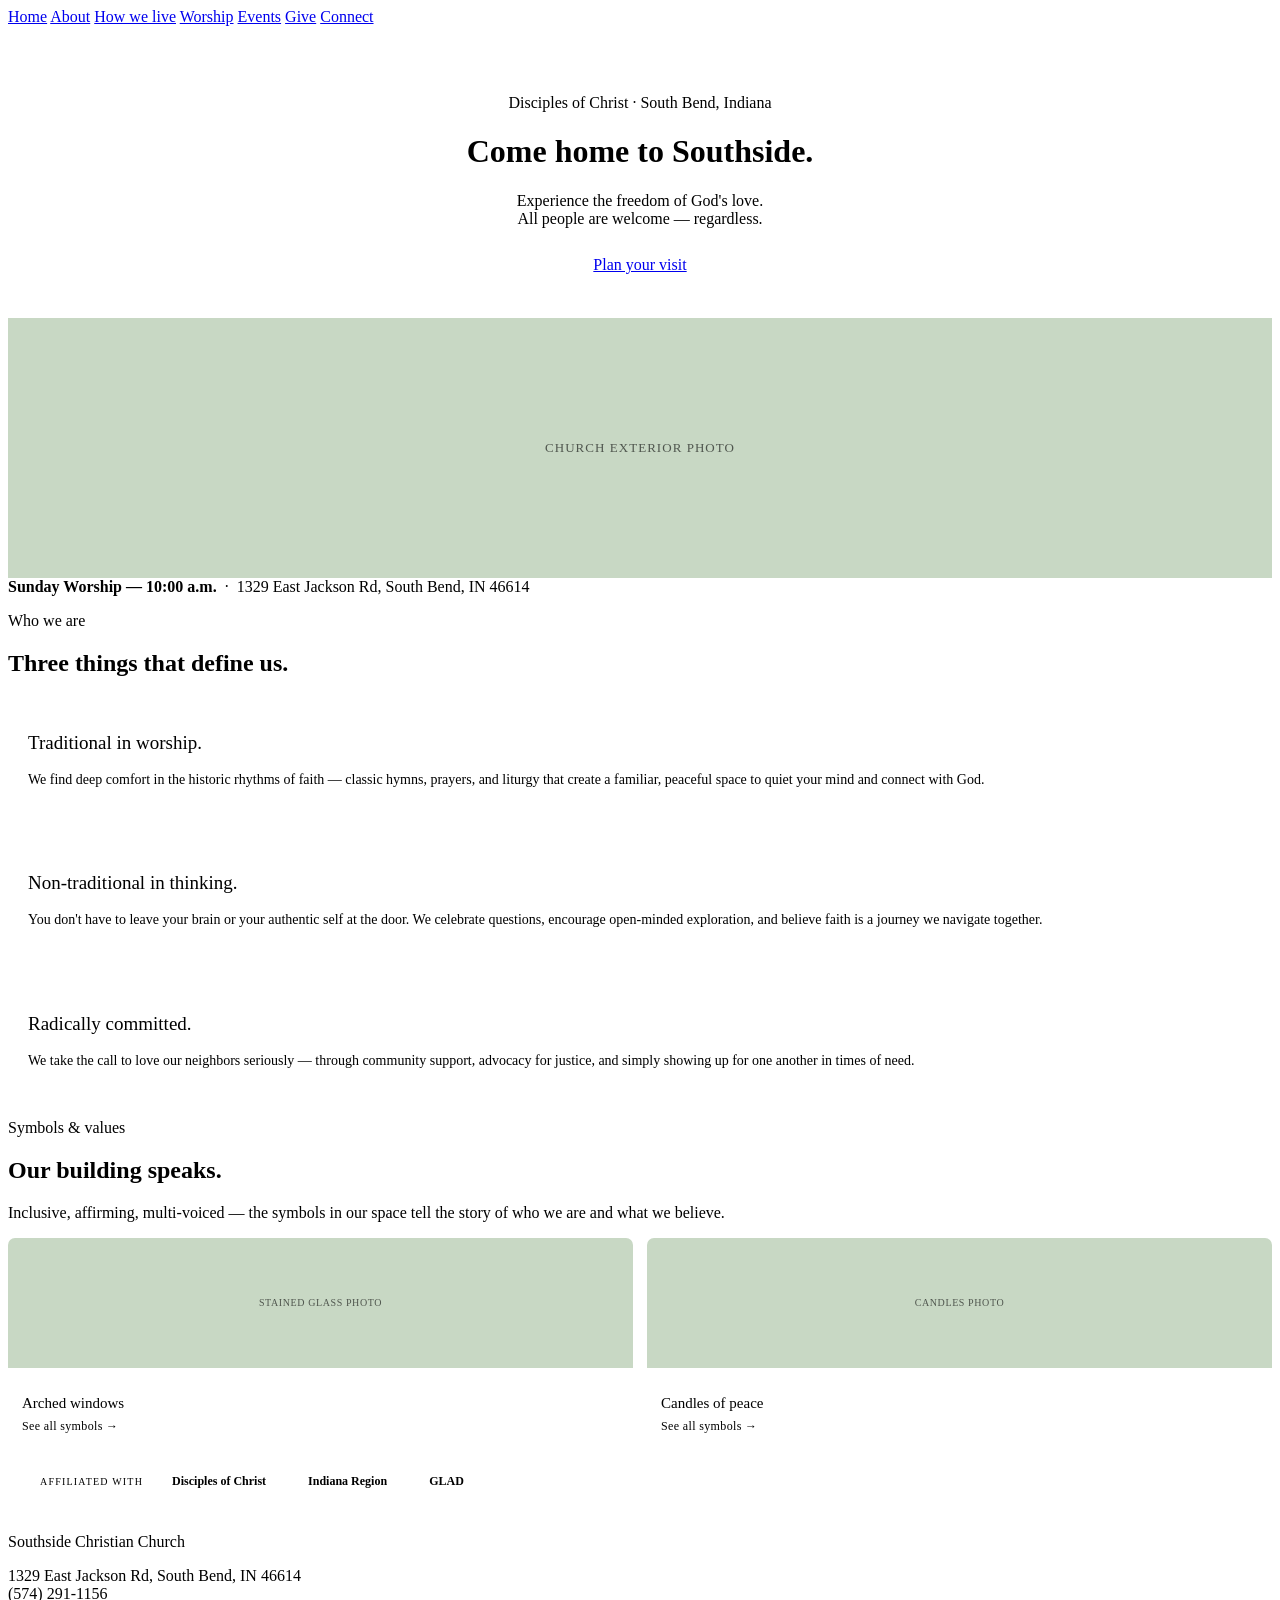
==== index.html @ 47484597 "Rename index (1).html to index.html" ====
<!DOCTYPE html>
<html lang="en">
<head>
  <meta charset="UTF-8">
  <meta name="viewport" content="width=device-width, initial-scale=1.0">
  <title>Southside Christian Church — South Bend, Indiana</title>
  <meta name="description" content="A Disciples of Christ church in South Bend, Indiana. Traditional in worship, non-traditional in thinking, radically committed. All people are welcome — regardless.">
  <link rel="stylesheet" href="css/style.css">
  <style>
    /* ── Page-specific styles ── */

    /* HERO */
    .home-hero {
      background: var(--sage);
      padding: 52px 32px 44px;
      text-align: center;
    }
    .home-hero .page-hero-sub {
      margin: 0 auto 28px;
    }
    .home-hero .btn--primary {
      background: var(--red);
    }

    /* CHURCH PHOTO */
    .church-photo {
      width: 100%;
      height: 260px;
      background: #C8D8C4;
      display: flex;
      align-items: center;
      justify-content: center;
      border-top: 5px solid var(--red);
      overflow: hidden;
    }
    .church-photo img {
      width: 100%;
      height: 100%;
      object-fit: cover;
    }
    .church-photo__placeholder {
      font-family: var(--sans);
      font-size: 13px;
      color: var(--sage);
      text-transform: uppercase;
      letter-spacing: 0.08em;
      opacity: 0.6;
    }

    /* WHO WE ARE PILLARS */
    .pillar {
      border-left: 4px solid var(--red);
      padding: 16px 20px;
      margin-bottom: 16px;
      background: #fff;
      border-radius: 0 7px 7px 0;
    }
    .pillar:nth-child(2) { border-left-color: var(--gold); }
    .pillar:nth-child(3) { border-left-color: var(--sage); }
    .pillar:last-child   { margin-bottom: 0; }

    .pillar__title {
      font-size: 19px;
      font-weight: normal;
      color: var(--text);
      margin-bottom: 7px;
    }
    .pillar__body {
      font-family: var(--sans);
      font-size: 14px;
      color: var(--muted);
      line-height: 1.7;
    }

    /* SYMBOLS TEASER */
    .symbols-grid {
      display: grid;
      grid-template-columns: 1fr 1fr;
      gap: 14px;
    }
    .symbol-card {
      background: #fff;
      border-radius: 7px;
      border: 1px solid var(--border);
      overflow: hidden;
    }
    .symbol-card__img {
      height: 130px;
      background: #C8D8C4;
      display: flex;
      align-items: center;
      justify-content: center;
      overflow: hidden;
    }
    .symbol-card__img img {
      width: 100%;
      height: 100%;
      object-fit: cover;
    }
    .symbol-card__img .placeholder {
      font-family: var(--sans);
      font-size: 10px;
      color: var(--sage);
      text-transform: uppercase;
      letter-spacing: 0.06em;
      opacity: 0.6;
    }
    .symbol-card__info {
      padding: 12px 14px;
    }
    .symbol-card__name {
      font-size: 15px;
      color: var(--text);
      margin-bottom: 4px;
    }
    .symbol-card__link {
      font-family: var(--sans);
      font-size: 12px;
      color: var(--sage);
      text-decoration: none;
      letter-spacing: 0.03em;
    }
    .symbol-card__link:hover { text-decoration: underline; }

    /* AFFILIATIONS */
    .affiliations {
      padding: 22px 32px;
      background: var(--cream);
      display: flex;
      align-items: center;
      gap: 16px;
      flex-wrap: wrap;
      border-top: 1px solid var(--border);
    }
    .affiliations__label {
      font-family: var(--sans);
      font-size: 10px;
      text-transform: uppercase;
      letter-spacing: 0.12em;
      color: var(--subtle);
      flex-shrink: 0;
    }
    .affil-badge {
      background: #fff;
      border: 1px solid var(--border);
      border-radius: 4px;
      padding: 6px 13px;
      font-family: var(--sans);
      font-size: 12px;
      color: var(--sage);
      font-weight: bold;
      text-decoration: none;
    }
    .affil-badge:hover { background: var(--sand); }
  </style>
</head>
<body>

<div class="site">

  <!-- ── NAVIGATION ── -->
  <nav aria-label="Main navigation">
    <div class="nav-rainbow">
      <a href="index.html"         class="nav-item active" style="background:var(--red);">Home</a>
      <a href="about.html"         class="nav-item"        style="background:var(--terracotta);">About</a>
      <a href="how-we-live.html"   class="nav-item"        style="background:var(--gold);">How we live</a>
      <a href="worship.html"       class="nav-item"        style="background:var(--sage);">Worship</a>
      <a href="events.html"        class="nav-item"        style="background:var(--blue);">Events</a>
      <a href="give.html"          class="nav-item"        style="background:var(--indigo);">Give</a>
      <a href="connect.html"       class="nav-item"        style="background:var(--violet);">Connect</a>
    </div>
  </nav>

  <!-- ── HERO ── -->
  <header class="home-hero">
    <p class="page-hero-eyebrow">Disciples of Christ · South Bend, Indiana</p>
    <h1 class="page-hero-title">Come home to Southside.</h1>
    <p class="page-hero-sub">Experience the freedom of God's love.<br>All people are welcome — regardless.</p>
    <a href="connect.html" class="btn btn--primary">Plan your visit</a>
  </header>

  <!-- ── CHURCH PHOTO ── -->
  <div class="church-photo">
    <!-- Replace src with actual church photo path -->
    <!-- <img src="images/church-exterior.jpg" alt="Exterior of Southside Christian Church, South Bend, Indiana"> -->
    <span class="church-photo__placeholder">Church exterior photo</span>
  </div>

  <!-- ── SERVICE TIME BANNER ── -->
  <div class="service-banner">
    <strong>Sunday Worship — 10:00 a.m.</strong> &nbsp;·&nbsp; 1329 East Jackson Rd, South Bend, IN 46614
  </div>

  <!-- ── WHO WE ARE ── -->
  <section class="section section--cream">
    <p class="section-eyebrow" style="color:var(--sage);">Who we are</p>
    <h2 class="section-title">Three things that define us.</h2>

    <div class="pillar">
      <h3 class="pillar__title">Traditional in worship.</h3>
      <p class="pillar__body">We find deep comfort in the historic rhythms of faith — classic hymns, prayers, and liturgy that create a familiar, peaceful space to quiet your mind and connect with God.</p>
    </div>

    <div class="pillar">
      <h3 class="pillar__title">Non-traditional in thinking.</h3>
      <p class="pillar__body">You don't have to leave your brain or your authentic self at the door. We celebrate questions, encourage open-minded exploration, and believe faith is a journey we navigate together.</p>
    </div>

    <div class="pillar">
      <h3 class="pillar__title">Radically committed.</h3>
      <p class="pillar__body">We take the call to love our neighbors seriously — through community support, advocacy for justice, and simply showing up for one another in times of need.</p>
    </div>
  </section>

  <!-- ── SYMBOLS TEASER ── -->
  <section class="section section--sand">
    <p class="section-eyebrow" style="color:var(--sage);">Symbols &amp; values</p>
    <h2 class="section-title">Our building speaks.</h2>
    <p class="section-desc">Inclusive, affirming, multi-voiced — the symbols in our space tell the story of who we are and what we believe.</p>

    <div class="symbols-grid">
      <div class="symbol-card">
        <div class="symbol-card__img">
          <!-- <img src="images/stained-glass.jpg" alt="Arched stained glass windows at Southside Christian Church"> -->
          <span class="placeholder">Stained glass photo</span>
        </div>
        <div class="symbol-card__info">
          <p class="symbol-card__name">Arched windows</p>
          <a class="symbol-card__link" href="about.html#symbols">See all symbols →</a>
        </div>
      </div>
      <div class="symbol-card">
        <div class="symbol-card__img">
          <!-- <img src="images/candles.jpg" alt="Candles of peace and prayer at Southside Christian Church"> -->
          <span class="placeholder">Candles photo</span>
        </div>
        <div class="symbol-card__info">
          <p class="symbol-card__name">Candles of peace</p>
          <a class="symbol-card__link" href="about.html#symbols">See all symbols →</a>
        </div>
      </div>
    </div>
  </section>

  <!-- ── AFFILIATIONS ── -->
  <div class="affiliations">
    <span class="affiliations__label">Affiliated with</span>
    <a class="affil-badge" href="https://disciples.org/" target="_blank" rel="noopener">Disciples of Christ</a>
    <a class="affil-badge" href="http://indianadisciples.org/" target="_blank" rel="noopener">Indiana Region</a>
    <a class="affil-badge" href="#" target="_blank" rel="noopener">GLAD</a>
  </div>

  <!-- ── FOOTER ── -->
  <footer class="site-footer">
    <p class="site-footer__name">Southside Christian Church</p>
    <p class="site-footer__addr">
      1329 East Jackson Rd, South Bend, IN 46614<br>
      (574) 291-1156
    </p>
    <div class="footer-rainbow">
      <span style="background:var(--red);"></span>
      <span style="background:var(--terracotta);"></span>
      <span style="background:var(--gold);"></span>
      <span style="background:var(--sage);"></span>
      <span style="background:var(--blue);"></span>
      <span style="background:var(--indigo);"></span>
      <span style="background:var(--violet);"></span>
    </div>
  </footer>

</div><!-- /.site -->

</body>
</html>
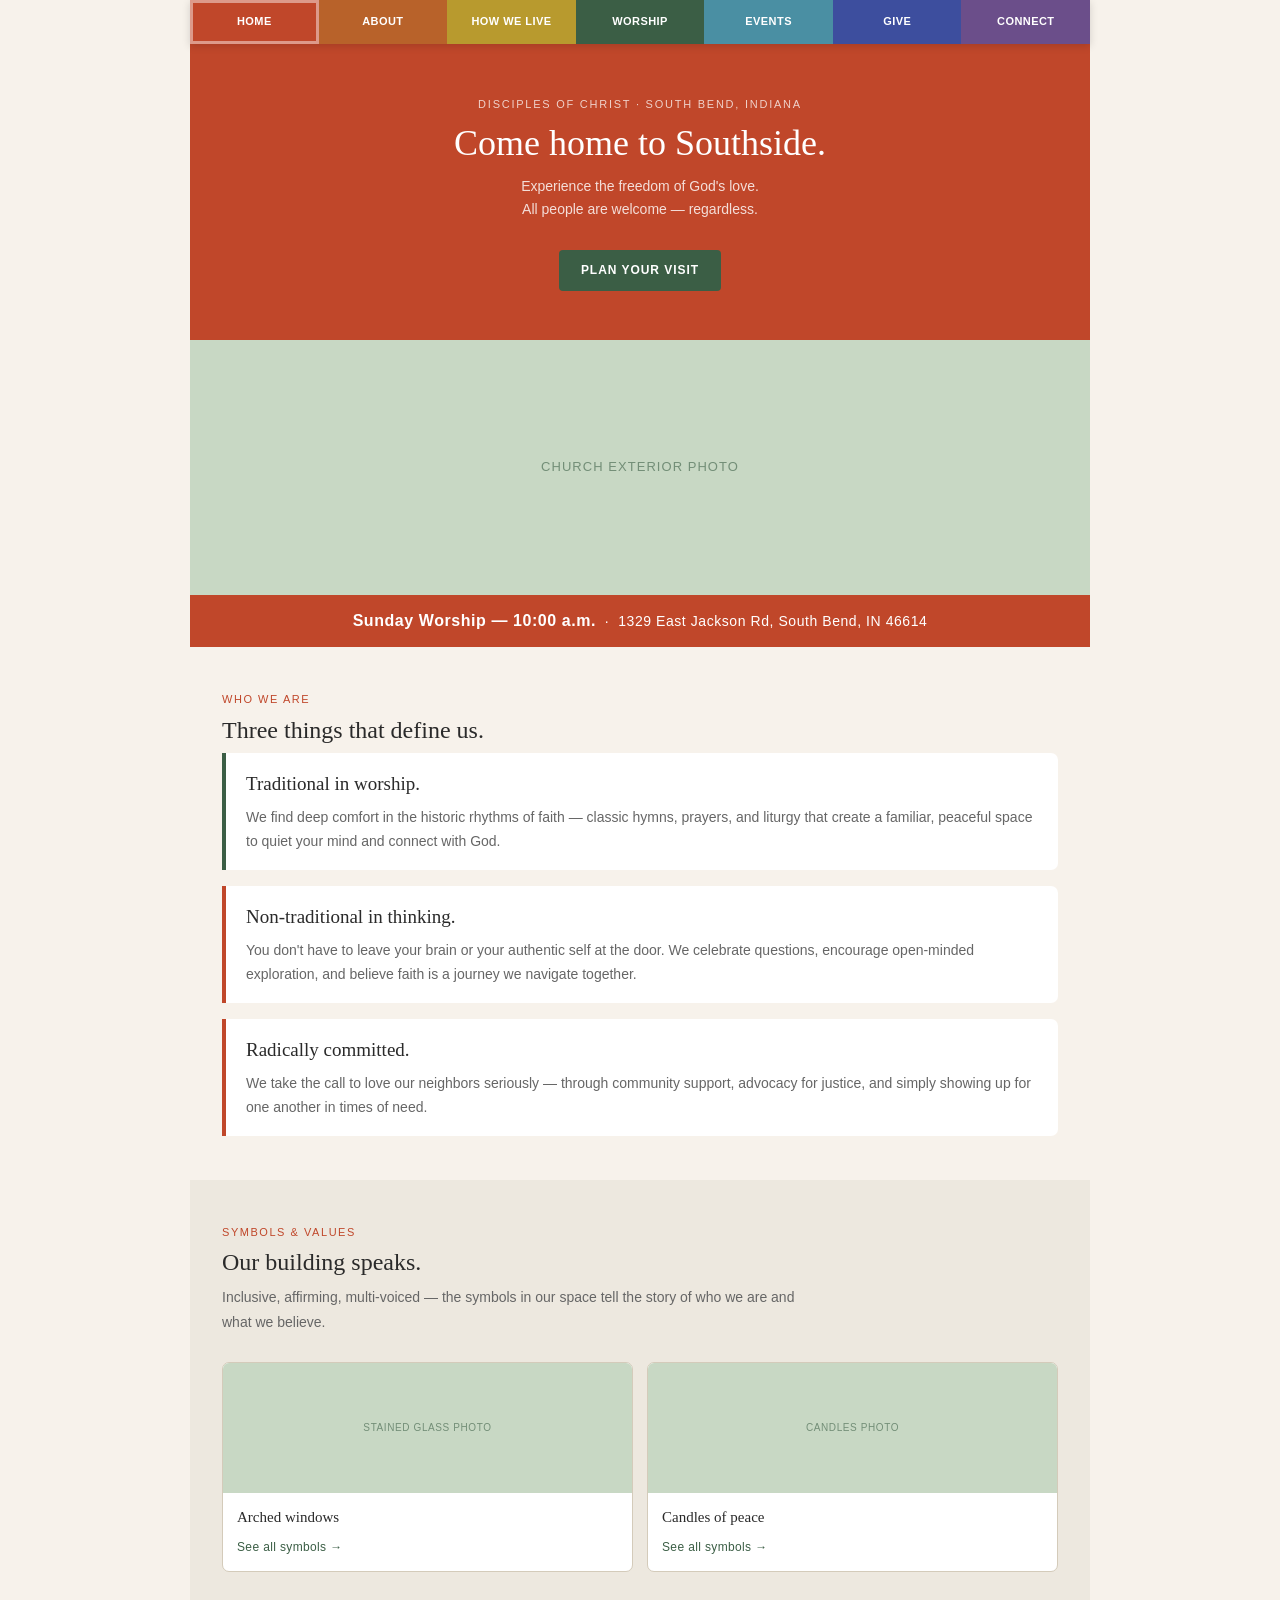
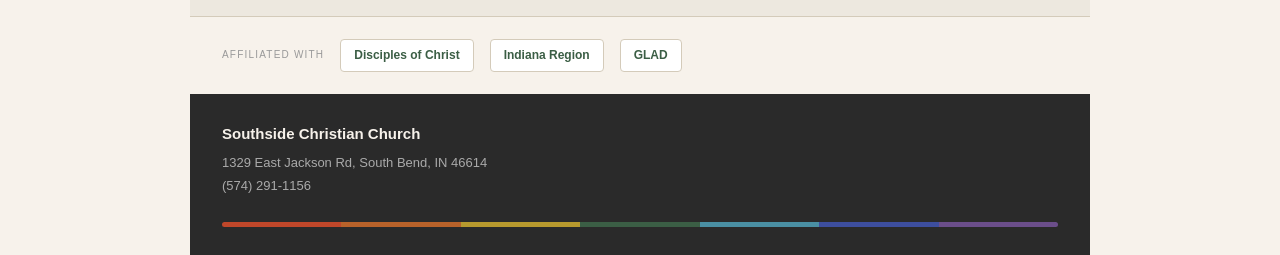
==== commit 2a16e6cf: "Add files via upload" ====
--- a/index.html
+++ b/index.html
@@ -11,7 +11,7 @@
 
     /* HERO */
     .home-hero {
-      background: var(--sage);
+      background: #C0472A;
       padding: 52px 32px 44px;
       text-align: center;
     }
@@ -19,7 +19,7 @@
       margin: 0 auto 28px;
     }
     .home-hero .btn--primary {
-      background: var(--red);
+      background: #3B5E45;
     }
 
     /* CHURCH PHOTO */
@@ -193,7 +193,7 @@
 
   <!-- ── WHO WE ARE ── -->
   <section class="section section--cream">
-    <p class="section-eyebrow" style="color:var(--sage);">Who we are</p>
+    <p class="section-eyebrow" style="color:#C0472A;">Who we are</p>
     <h2 class="section-title">Three things that define us.</h2>
 
     <div class="pillar">
@@ -214,7 +214,7 @@
 
   <!-- ── SYMBOLS TEASER ── -->
   <section class="section section--sand">
-    <p class="section-eyebrow" style="color:var(--sage);">Symbols &amp; values</p>
+    <p class="section-eyebrow" style="color:#C0472A;">Symbols &amp; values</p>
     <h2 class="section-title">Our building speaks.</h2>
     <p class="section-desc">Inclusive, affirming, multi-voiced — the symbols in our space tell the story of who we are and what we believe.</p>
 
--- a/css/style.css
+++ b/css/style.css
@@ -0,0 +1,285 @@
+/* ============================================================
+   SOUTHSIDE CHRISTIAN CHURCH — Shared Stylesheet
+   Palette: Sage & Terracotta with 7-color rainbow nav
+   ============================================================ */
+
+/* --- RESET & BASE --- */
+*, *::before, *::after { box-sizing: border-box; margin: 0; padding: 0; }
+
+html { scroll-behavior: smooth; }
+
+body {
+  font-family: Georgia, 'Times New Roman', serif;
+  background: #F7F2EB;
+  color: #2A2A2A;
+  font-size: 16px;
+  line-height: 1.6;
+}
+
+img { max-width: 100%; display: block; }
+a { color: inherit; }
+
+/* --- COLOR TOKENS --- */
+:root {
+  --red:        #C0472A;
+  --terracotta: #B8622A;
+  --gold:       #B89A2E;
+  --sage:       #3B5E45;
+  --blue:       #4A8FA3;
+  --indigo:     #3D4E9E;
+  --violet:     #6B4E8A;
+
+  --cream:      #F7F2EB;
+  --sand:       #EDE8DF;
+  --border:     #D4CBBA;
+  --text:       #2A2A2A;
+  --muted:      #666;
+  --subtle:     #999;
+
+  --sans: 'Helvetica Neue', Arial, sans-serif;
+}
+
+/* --- SITE WRAPPER --- */
+.site {
+  max-width: 900px;
+  margin: 0 auto;
+}
+
+/* --- NAVIGATION --- */
+.nav-rainbow {
+  display: flex;
+  position: sticky;
+  top: 0;
+  z-index: 100;
+  box-shadow: 0 2px 8px rgba(0,0,0,0.15);
+}
+
+.nav-item {
+  flex: 1;
+  padding: 13px 4px;
+  text-align: center;
+  font-family: var(--sans);
+  font-size: 11px;
+  font-weight: bold;
+  color: #fff;
+  letter-spacing: 0.04em;
+  text-transform: uppercase;
+  text-decoration: none;
+  transition: opacity 0.15s;
+}
+
+.nav-item:hover { opacity: 0.85; }
+
+.nav-item.active {
+  outline: 3px solid rgba(255,255,255,0.45);
+  outline-offset: -3px;
+}
+
+/* --- PAGE HERO --- */
+.page-hero {
+  padding: 40px 32px 36px;
+}
+
+.page-hero-eyebrow {
+  font-family: var(--sans);
+  font-size: 11px;
+  letter-spacing: 0.16em;
+  text-transform: uppercase;
+  opacity: 0.75;
+  margin-bottom: 10px;
+  color: #fff;
+}
+
+.page-hero-title {
+  font-size: 36px;
+  font-weight: normal;
+  color: #fff;
+  line-height: 1.15;
+  margin-bottom: 10px;
+}
+
+.page-hero-sub {
+  font-family: var(--sans);
+  font-size: 14px;
+  color: rgba(255,255,255,0.82);
+  line-height: 1.7;
+  max-width: 560px;
+}
+
+/* --- SECTIONS --- */
+.section {
+  padding: 44px 32px;
+}
+
+.section--cream  { background: var(--cream); }
+.section--sand   { background: var(--sand); }
+.section--white  { background: #fff; }
+
+.section-eyebrow {
+  font-family: var(--sans);
+  font-size: 11px;
+  letter-spacing: 0.14em;
+  text-transform: uppercase;
+  margin-bottom: 6px;
+}
+
+.section-title {
+  font-size: 24px;
+  font-weight: normal;
+  color: var(--text);
+  margin-bottom: 8px;
+  line-height: 1.25;
+}
+
+.section-desc {
+  font-family: var(--sans);
+  font-size: 14px;
+  color: var(--muted);
+  line-height: 1.75;
+  margin-bottom: 28px;
+  max-width: 600px;
+}
+
+/* --- BUTTONS --- */
+.btn {
+  display: inline-block;
+  font-family: var(--sans);
+  font-size: 12px;
+  font-weight: bold;
+  letter-spacing: 0.08em;
+  text-transform: uppercase;
+  padding: 11px 22px;
+  border-radius: 4px;
+  text-decoration: none;
+  border: none;
+  cursor: pointer;
+  transition: opacity 0.15s;
+}
+
+.btn:hover { opacity: 0.88; }
+.btn--primary { background: var(--terracotta); color: #fff; }
+.btn--sage    { background: var(--sage);       color: #fff; }
+.btn--indigo  { background: var(--indigo);     color: #fff; }
+.btn--violet  { background: var(--violet);     color: #fff; }
+.btn--outline { background: transparent; border: 1.5px solid currentColor; }
+
+/* --- CARDS --- */
+.card {
+  background: #fff;
+  border-radius: 7px;
+  border: 1px solid var(--border);
+  overflow: hidden;
+}
+
+.card--top-accent { border-top: 3px solid var(--terracotta); }
+
+/* --- GRID HELPERS --- */
+.grid-2 { display: grid; grid-template-columns: 1fr 1fr; gap: 14px; }
+.grid-3 { display: grid; grid-template-columns: 1fr 1fr 1fr; gap: 14px; }
+
+/* --- FOOTER --- */
+.site-footer {
+  background: #2A2A2A;
+  color: #aaa;
+  padding: 28px 32px;
+  font-family: var(--sans);
+  font-size: 13px;
+}
+
+.site-footer__name {
+  color: var(--cream);
+  font-size: 15px;
+  font-weight: bold;
+  margin-bottom: 5px;
+}
+
+.site-footer__addr { line-height: 1.8; }
+
+.footer-rainbow {
+  display: flex;
+  height: 5px;
+  margin-top: 24px;
+  border-radius: 3px;
+  overflow: hidden;
+}
+
+.footer-rainbow span { flex: 1; }
+
+/* --- SERVICE BANNER --- */
+.service-banner {
+  background: var(--red);
+  color: #fff;
+  text-align: center;
+  padding: 13px 20px;
+  font-family: var(--sans);
+  font-size: 14px;
+  letter-spacing: 0.04em;
+}
+
+.service-banner strong { font-size: 16px; }
+
+/* --- UTILITY --- */
+.text-sans  { font-family: var(--sans); }
+.text-muted { color: var(--muted); }
+.text-small { font-size: 12px; }
+.text-label {
+  font-family: var(--sans);
+  font-size: 11px;
+  text-transform: uppercase;
+  letter-spacing: 0.1em;
+}
+
+/* --- FORMS --- */
+.form-label {
+  font-family: var(--sans);
+  font-size: 11px;
+  font-weight: bold;
+  text-transform: uppercase;
+  letter-spacing: 0.08em;
+  color: #555;
+  margin-bottom: 5px;
+  display: block;
+}
+
+.form-input,
+.form-select,
+.form-textarea {
+  width: 100%;
+  border: 1px solid var(--border);
+  border-radius: 4px;
+  padding: 10px 13px;
+  font-family: var(--sans);
+  font-size: 14px;
+  color: var(--text);
+  background: var(--cream);
+  outline: none;
+  transition: border-color 0.15s, background 0.15s;
+}
+
+.form-input:focus,
+.form-select:focus,
+.form-textarea:focus {
+  border-color: var(--sage);
+  background: #fff;
+}
+
+.form-textarea { height: 100px; resize: vertical; }
+
+.form-field { margin-bottom: 18px; }
+
+.form-row { display: flex; gap: 14px; }
+.form-row .form-field { flex: 1; }
+
+/* --- RESPONSIVE --- */
+@media (max-width: 600px) {
+  .nav-item { font-size: 9px; padding: 11px 2px; letter-spacing: 0.01em; }
+  .page-hero { padding: 28px 20px; }
+  .page-hero-title { font-size: 26px; }
+  .section { padding: 32px 20px; }
+  .grid-2, .grid-3 { grid-template-columns: 1fr; }
+  .form-row { flex-direction: column; gap: 0; }
+}
+
+@media (prefers-reduced-motion: reduce) {
+  *, *::before, *::after { transition: none !important; animation: none !important; }
+}
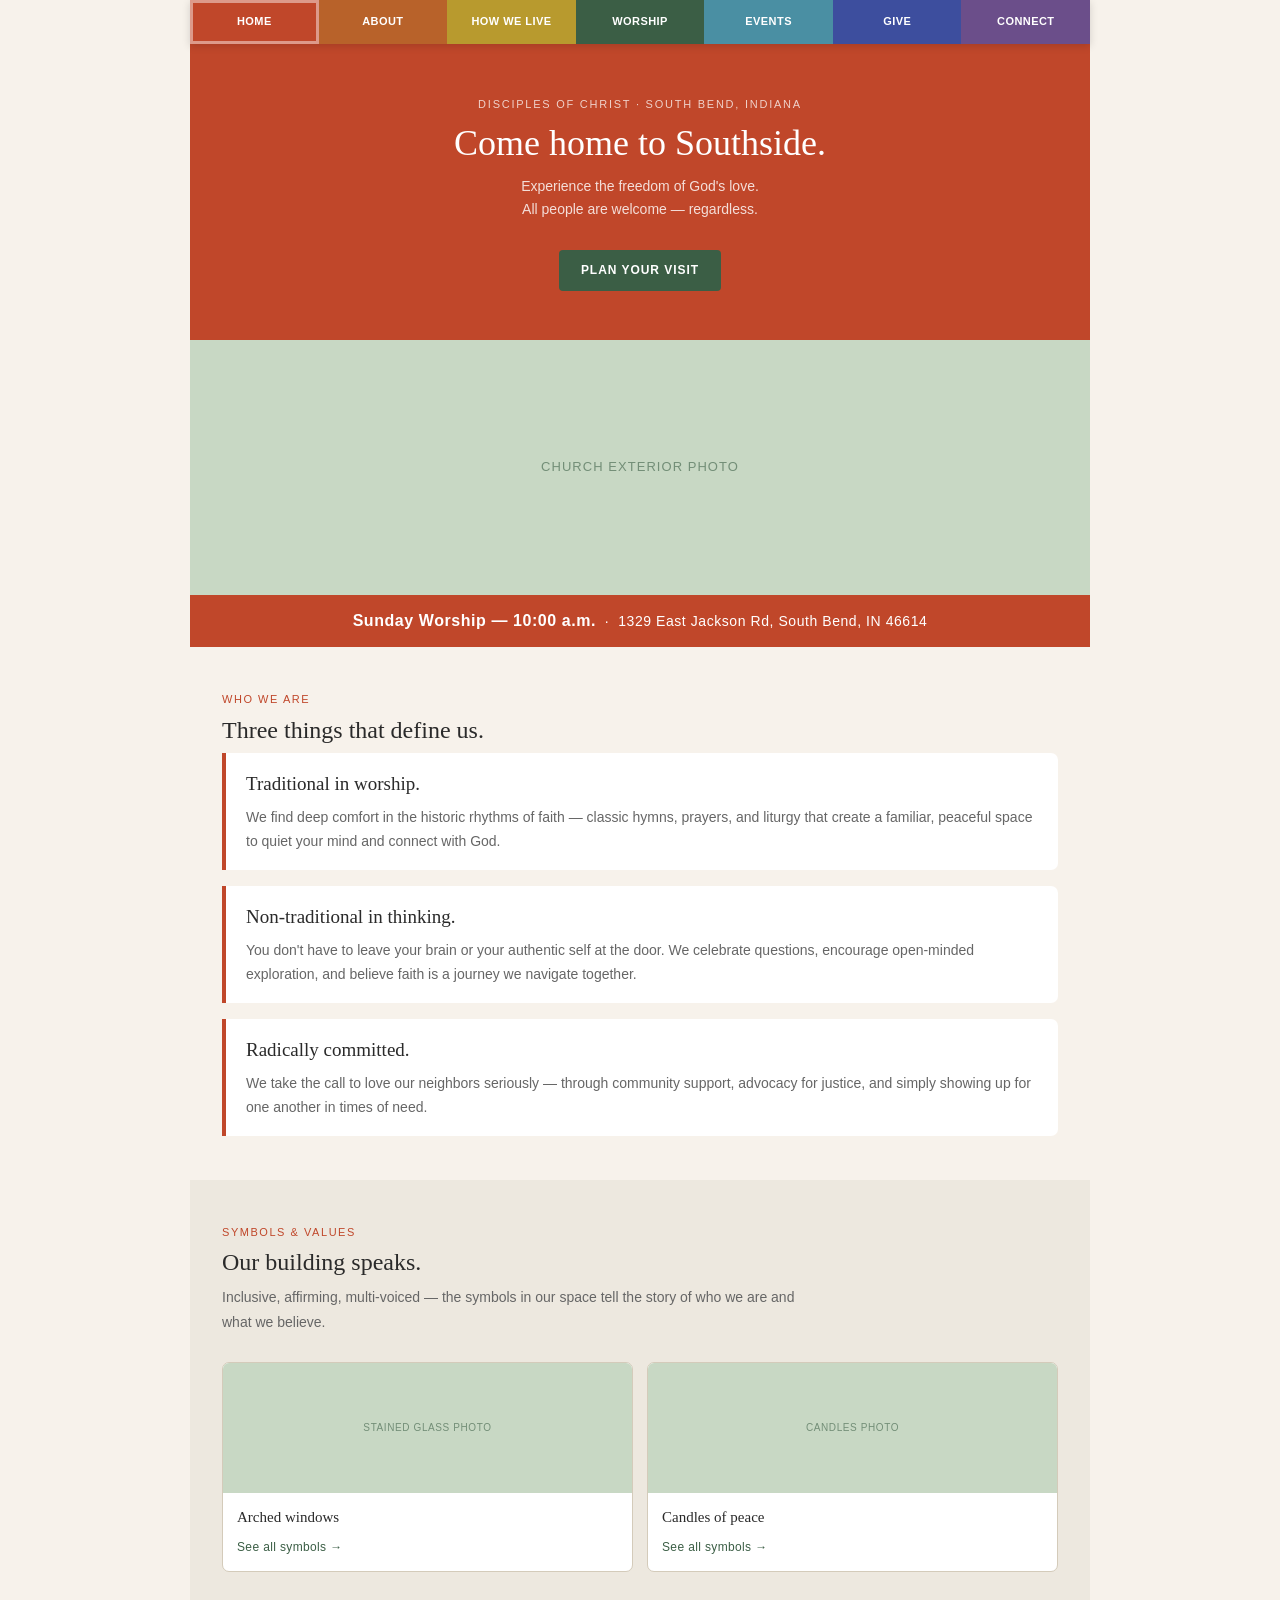
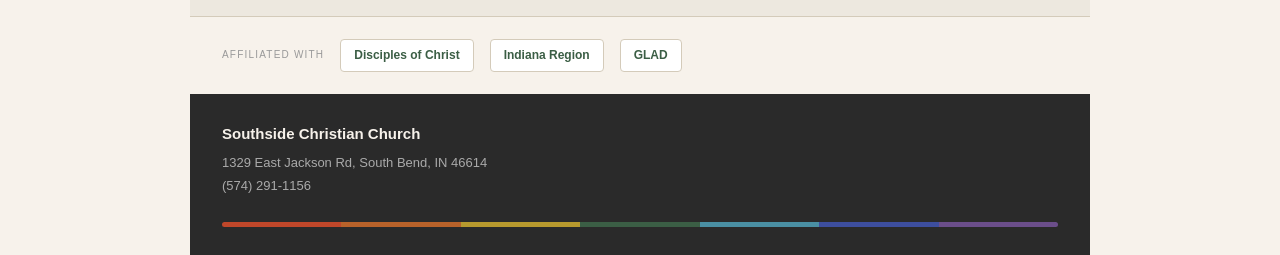
==== commit fc97abb5: "Add files via upload" ====
--- a/index.html
+++ b/index.html
@@ -49,14 +49,14 @@
 
     /* WHO WE ARE PILLARS */
     .pillar {
-      border-left: 4px solid var(--red);
+      border-left: 4px solid #C0472A;
       padding: 16px 20px;
       margin-bottom: 16px;
       background: #fff;
       border-radius: 0 7px 7px 0;
     }
-    .pillar:nth-child(2) { border-left-color: var(--gold); }
-    .pillar:nth-child(3) { border-left-color: var(--sage); }
+    .pillar:nth-child(2) { border-left-color: #C0472A; }
+    .pillar:nth-child(3) { border-left-color: #C0472A; }
     .pillar:last-child   { margin-bottom: 0; }
 
     .pillar__title {
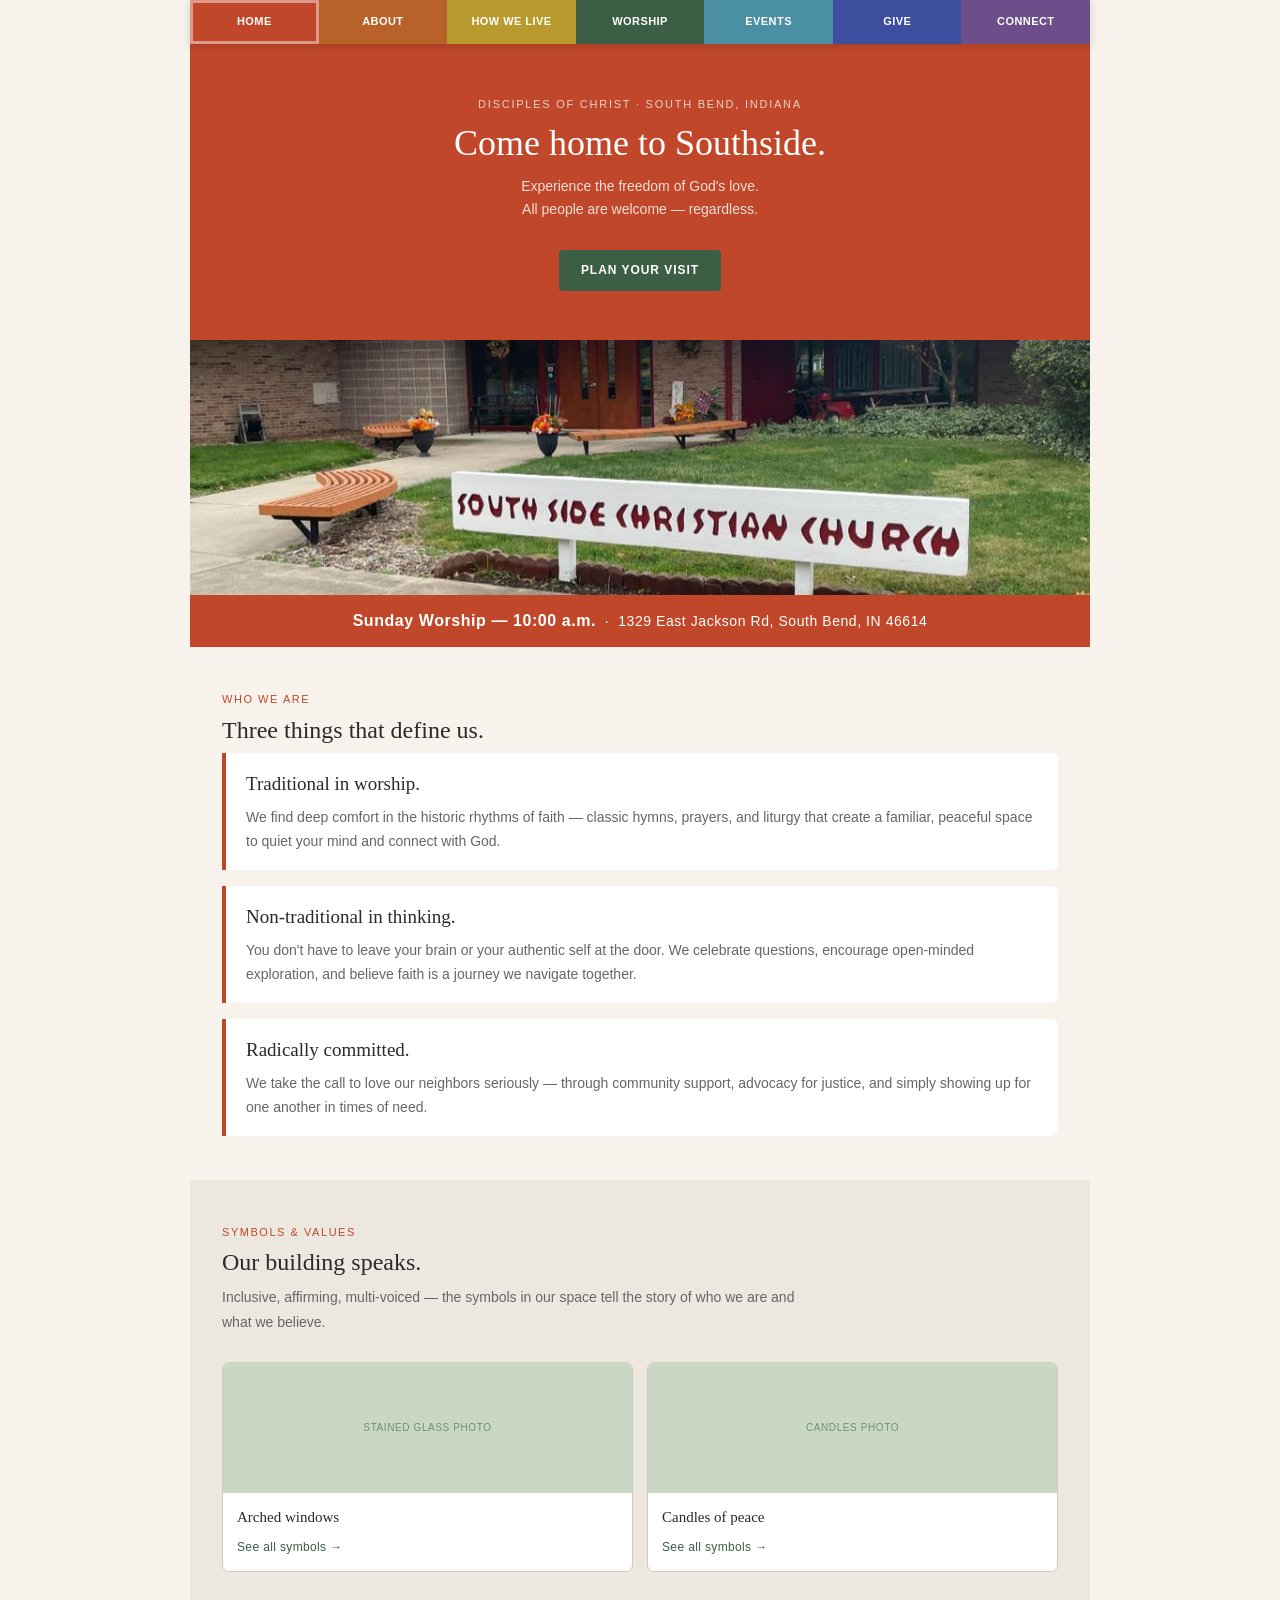
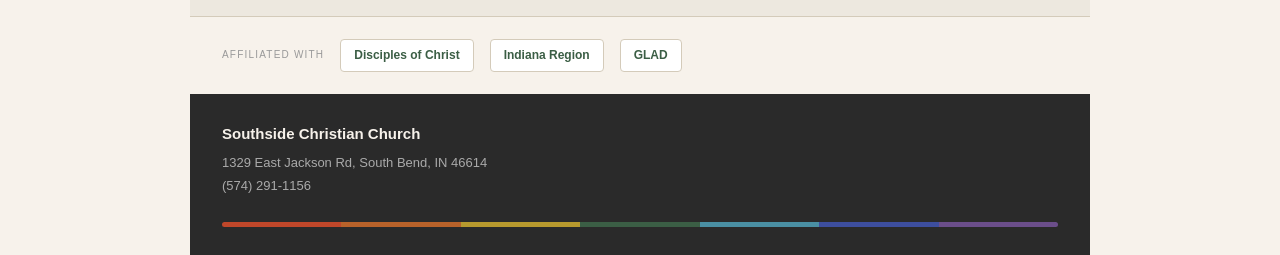
==== commit 7fdb1e02: "Add files via upload" ====
--- a/index.html
+++ b/index.html
@@ -181,9 +181,7 @@
 
   <!-- ── CHURCH PHOTO ── -->
   <div class="church-photo">
-    <!-- Replace src with actual church photo path -->
-    <!-- <img src="images/church-exterior.jpg" alt="Exterior of Southside Christian Church, South Bend, Indiana"> -->
-    <span class="church-photo__placeholder">Church exterior photo</span>
+    <img src="images/entrance.jpg" alt="Exterior of Southside Christian Church, South Bend, Indiana">
   </div>
 
   <!-- ── SERVICE TIME BANNER ── -->
